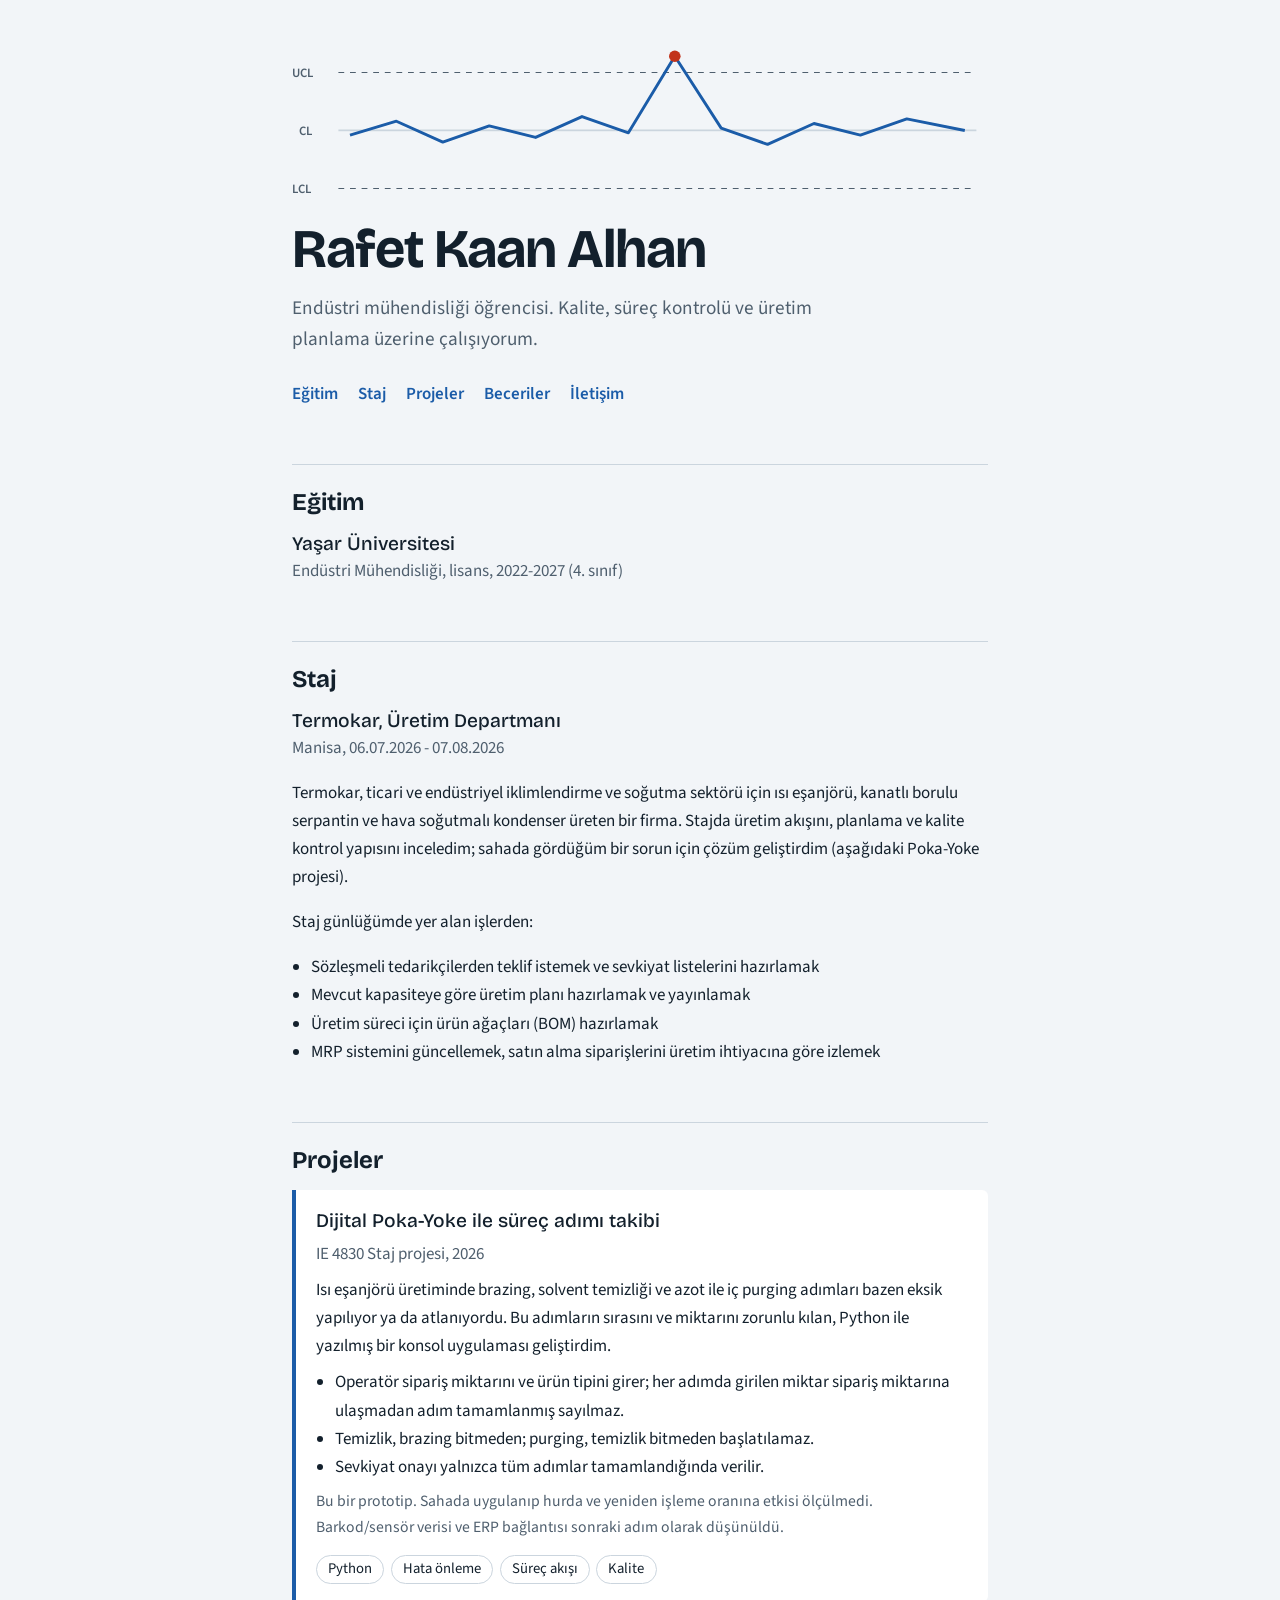
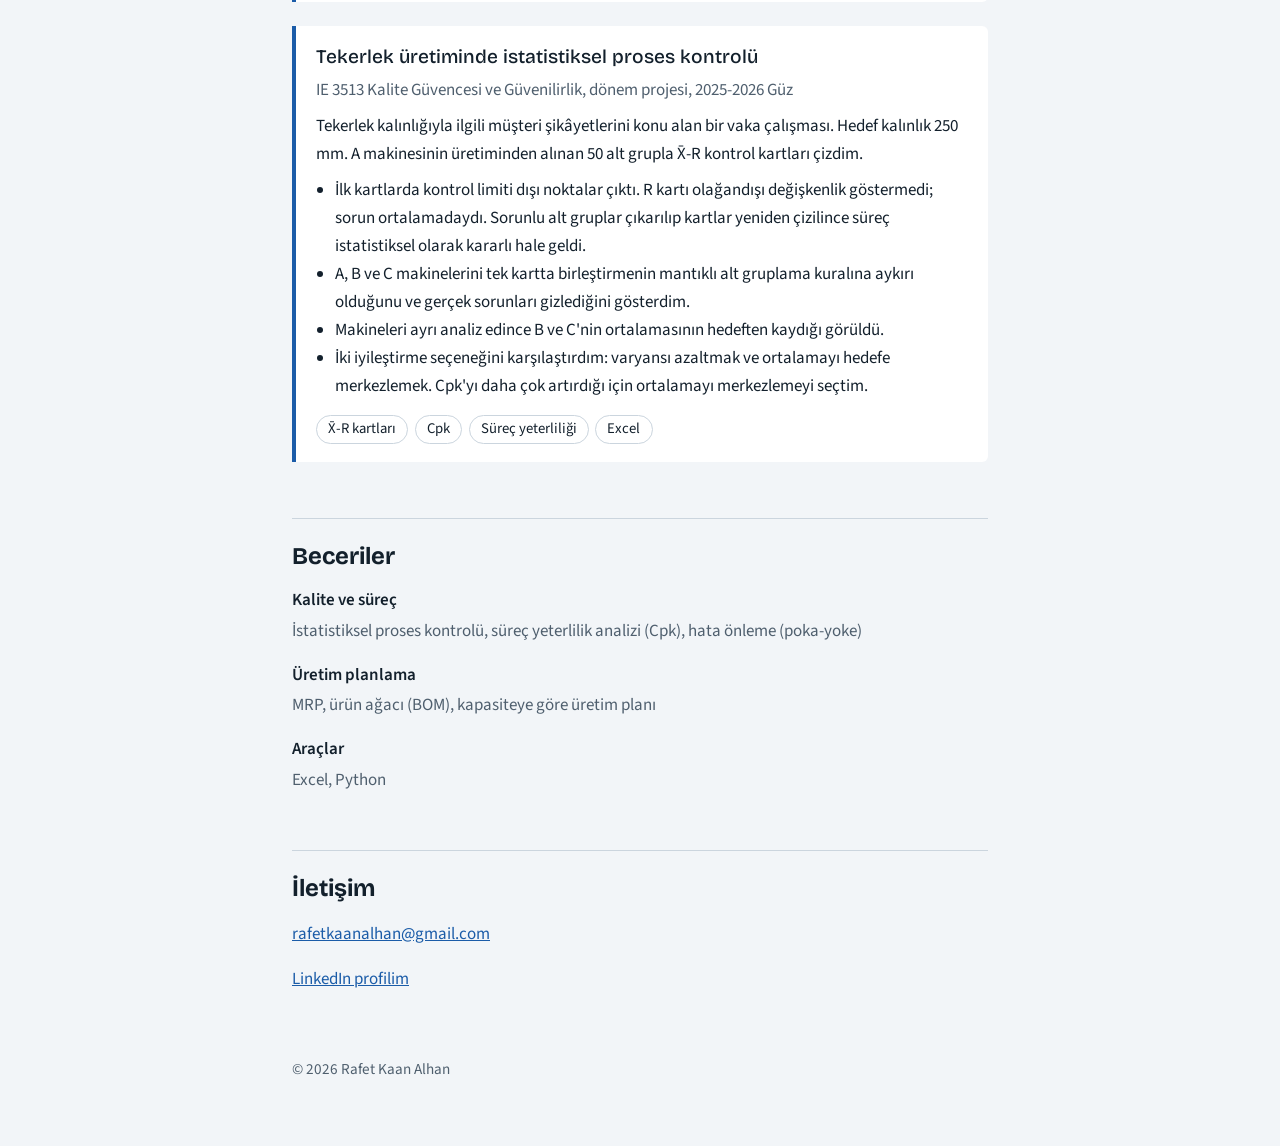
==== index.html @ 0b801a62 "Add files via upload" ====
<!DOCTYPE html>
<html lang="tr">
<head>
<meta charset="utf-8">
<meta name="viewport" content="width=device-width, initial-scale=1">
<title>Rafet Kaan Alhan | Endüstri Mühendisliği</title>
<meta name="description" content="Rafet Kaan Alhan, Yaşar Üniversitesi Endüstri Mühendisliği 4. sınıf öğrencisi. Eğitim, staj ve proje portföyü.">
<link rel="preconnect" href="https://fonts.googleapis.com">
<link rel="preconnect" href="https://fonts.gstatic.com" crossorigin>
<link href="https://fonts.googleapis.com/css2?family=Bricolage+Grotesque:wght@500;700&family=Source+Sans+3:wght@400;600&display=swap" rel="stylesheet">
<style>
:root{
  --bg:#F2F5F8; --ink:#13202C; --muted:#4F5F6E; --line:#CBD5DE; --accent:#1B5CA8; --alert:#C2331B; --panel:#FFFFFF;
  --head:"Bricolage Grotesque","Trebuchet MS",Arial,sans-serif;
  --body:"Source Sans 3","Segoe UI",Arial,sans-serif;
}
@media (prefers-color-scheme:dark){
  :root{--bg:#0F1A24; --ink:#E6EDF3; --muted:#9FB0BF; --line:#2A3B4B; --accent:#6CA9EC; --alert:#FF7A61; --panel:#16242F;}
}
*{box-sizing:border-box}
html{scroll-behavior:smooth}
body{margin:0;background:var(--bg);color:var(--ink);font:400 1.0625rem/1.65 var(--body)}
main{max-width:46rem;margin:0 auto;padding:2.5rem 1.25rem 4rem}
h1,h2,h3{font-family:var(--head);line-height:1.15;margin:0}
h1{font-size:clamp(2.2rem,7vw,3.4rem);font-weight:700;letter-spacing:-.02em}
h2{font-size:1.5rem;font-weight:700;margin-bottom:1rem}
h3{font-size:1.2rem;font-weight:500}
a{color:var(--accent)}
a:focus-visible{outline:3px solid var(--accent);outline-offset:3px;border-radius:2px}
.lead{font-size:1.2rem;color:var(--muted);margin:.75rem 0 1.5rem;max-width:34rem}
nav{display:flex;flex-wrap:wrap;gap:.25rem 1.25rem;margin:0 0 1.5rem}
nav a{text-decoration:none;font-weight:600}
nav a:hover{text-decoration:underline}
.chart{width:100%;height:auto;display:block;margin:0 0 .25rem}
.chart .lim{stroke:var(--muted);stroke-width:1;stroke-dasharray:5 5}
.chart .cl{stroke:var(--line);stroke-width:1.5}
.chart .ln{fill:none;stroke:var(--accent);stroke-width:2.5;stroke-linejoin:round;stroke-dasharray:1200;stroke-dashoffset:1200;animation:draw 2.2s ease-out .2s forwards}
.chart .out{fill:var(--alert)}
.chart text{fill:var(--muted);font:600 11px var(--body)}
@keyframes draw{to{stroke-dashoffset:0}}
@media (prefers-reduced-motion:reduce){.chart .ln{animation:none;stroke-dashoffset:0}html{scroll-behavior:auto}}
section{margin-top:3.5rem;padding-top:1.5rem;border-top:1px solid var(--line)}
.meta{color:var(--muted);margin:.15rem 0 .75rem}
.item+.item{margin-top:2rem}
.proj{background:var(--panel);border-left:4px solid var(--accent);padding:1.25rem 1.25rem 1.1rem;border-radius:0 6px 6px 0}
.proj+.proj{margin-top:1.5rem}
.proj p{margin:.5rem 0 0}
.note{font-size:.98rem;color:var(--muted)}
.tags{display:flex;flex-wrap:wrap;gap:.4rem;padding:0;margin:.9rem 0 0;list-style:none}
.tags li{border:1px solid var(--line);border-radius:999px;padding:.1rem .7rem;font-size:.92rem}
dl{margin:0}
dt{font-weight:600;margin-top:1rem}
dd{margin:.15rem 0 0;color:var(--muted)}
ul.plain{margin:.5rem 0 0;padding-left:1.2rem}
footer{margin-top:4rem;color:var(--muted);font-size:.95rem}
</style>
</head>
<body>
<main>
  <header>
    <svg class="chart" viewBox="0 0 600 150" role="img" aria-label="Dekoratif X-bar kontrol kartı: merkez çizgisi, üst ve alt kontrol limitleri ve limit dışına çıkan tek bir nokta">
      <line class="lim" x1="40" x2="590" y1="28" y2="28"/>
      <line class="cl" x1="40" x2="590" y1="78" y2="78"/>
      <line class="lim" x1="40" x2="590" y1="128" y2="128"/>
      <text x="0" y="32">UCL</text><text x="6" y="82">CL</text><text x="0" y="132">LCL</text>
      <polyline class="ln" points="50,82 90,70 130,88 170,74 210,84 250,66 290,80 330,14 370,76 410,90 450,72 490,82 530,68 580,78"/>
      <circle class="out" cx="330" cy="14" r="5"/>
    </svg>
    <h1>Rafet Kaan Alhan</h1>
    <p class="lead">Endüstri mühendisliği öğrencisi. Kalite, süreç kontrolü ve üretim planlama üzerine çalışıyorum.</p>
    <nav aria-label="Bölümler">
      <a href="#egitim">Eğitim</a>
      <a href="#deneyim">Staj</a>
      <a href="#projeler">Projeler</a>
      <a href="#beceriler">Beceriler</a>
      <a href="#iletisim">İletişim</a>
    </nav>
  </header>

  <section id="egitim">
    <h2>Eğitim</h2>
    <h3>Yaşar Üniversitesi</h3>
    <p class="meta">Endüstri Mühendisliği, lisans, 2022-2027 (4. sınıf)</p>
  </section>

  <section id="deneyim">
    <h2>Staj</h2>
    <div class="item">
      <h3>Termokar, Üretim Departmanı</h3>
      <p class="meta">Manisa, 06.07.2026 - 07.08.2026</p>
      <p>Termokar, ticari ve endüstriyel iklimlendirme ve soğutma sektörü için ısı eşanjörü, kanatlı borulu serpantin ve hava soğutmalı kondenser üreten bir firma. Stajda üretim akışını, planlama ve kalite kontrol yapısını inceledim; sahada gördüğüm bir sorun için çözüm geliştirdim (aşağıdaki Poka-Yoke projesi).</p>
      <p>Staj günlüğümde yer alan işlerden:</p>
      <ul class="plain">
        <li>Sözleşmeli tedarikçilerden teklif istemek ve sevkiyat listelerini hazırlamak</li>
        <li>Mevcut kapasiteye göre üretim planı hazırlamak ve yayınlamak</li>
        <li>Üretim süreci için ürün ağaçları (BOM) hazırlamak</li>
        <li>MRP sistemini güncellemek, satın alma siparişlerini üretim ihtiyacına göre izlemek</li>
      </ul>
    </div>
  </section>

  <section id="projeler">
    <h2>Projeler</h2>

    <article class="proj">
      <h3>Dijital Poka-Yoke ile süreç adımı takibi</h3>
      <p class="meta">IE 4830 Staj projesi, 2026</p>
      <p>Isı eşanjörü üretiminde brazing, solvent temizliği ve azot ile iç purging adımları bazen eksik yapılıyor ya da atlanıyordu. Bu adımların sırasını ve miktarını zorunlu kılan, Python ile yazılmış bir konsol uygulaması geliştirdim.</p>
      <ul class="plain">
        <li>Operatör sipariş miktarını ve ürün tipini girer; her adımda girilen miktar sipariş miktarına ulaşmadan adım tamamlanmış sayılmaz.</li>
        <li>Temizlik, brazing bitmeden; purging, temizlik bitmeden başlatılamaz.</li>
        <li>Sevkiyat onayı yalnızca tüm adımlar tamamlandığında verilir.</li>
      </ul>
      <p class="note">Bu bir prototip. Sahada uygulanıp hurda ve yeniden işleme oranına etkisi ölçülmedi. Barkod/sensör verisi ve ERP bağlantısı sonraki adım olarak düşünüldü.</p>
      <ul class="tags"><li>Python</li><li>Hata önleme</li><li>Süreç akışı</li><li>Kalite</li></ul>
    </article>

    <article class="proj">
      <h3>Tekerlek üretiminde istatistiksel proses kontrolü</h3>
      <p class="meta">IE 3513 Kalite Güvencesi ve Güvenilirlik, dönem projesi, 2025-2026 Güz</p>
      <p>Tekerlek kalınlığıyla ilgili müşteri şikâyetlerini konu alan bir vaka çalışması. Hedef kalınlık 250 mm. A makinesinin üretiminden alınan 50 alt grupla X̄-R kontrol kartları çizdim.</p>
      <ul class="plain">
        <li>İlk kartlarda kontrol limiti dışı noktalar çıktı. R kartı olağandışı değişkenlik göstermedi; sorun ortalamadaydı. Sorunlu alt gruplar çıkarılıp kartlar yeniden çizilince süreç istatistiksel olarak kararlı hale geldi.</li>
        <li>A, B ve C makinelerini tek kartta birleştirmenin mantıklı alt gruplama kuralına aykırı olduğunu ve gerçek sorunları gizlediğini gösterdim.</li>
        <li>Makineleri ayrı analiz edince B ve C'nin ortalamasının hedeften kaydığı görüldü.</li>
        <li>İki iyileştirme seçeneğini karşılaştırdım: varyansı azaltmak ve ortalamayı hedefe merkezlemek. Cpk'yı daha çok artırdığı için ortalamayı merkezlemeyi seçtim.</li>
      </ul>
      <ul class="tags"><li>X̄-R kartları</li><li>Cpk</li><li>Süreç yeterliliği</li><li>Excel</li></ul>
    </article>
    <!-- Görsel eklemek için: images klasörüne dosyayı yükleyip şu satırı kullan:
         <img src="images/dosya.png" alt="Açıklama" style="max-width:100%;height:auto">
         Video için YouTube'a yükleyip paylaş > Göm (embed) kodunu buraya yapıştır. -->
  </section>

  <section id="beceriler">
    <h2>Beceriler</h2>
    <dl>
      <dt>Kalite ve süreç</dt>
      <dd>İstatistiksel proses kontrolü, süreç yeterlilik analizi (Cpk), hata önleme (poka-yoke)</dd>
      <dt>Üretim planlama</dt>
      <dd>MRP, ürün ağacı (BOM), kapasiteye göre üretim planı</dd>
      <dt>Araçlar</dt>
      <dd>Excel, Python</dd>
    </dl>
  </section>

  <section id="iletisim">
    <h2>İletişim</h2>
    <p><a href="mailto:rafetkaanalhan@gmail.com">rafetkaanalhan@gmail.com</a></p>
    <p><a href="https://www.linkedin.com/in/rafet-kaan-alhan-a48293212/" rel="noopener" target="_blank">LinkedIn profilim</a></p>
  </section>

  <footer>© 2026 Rafet Kaan Alhan</footer>
</main>
</body>
</html>
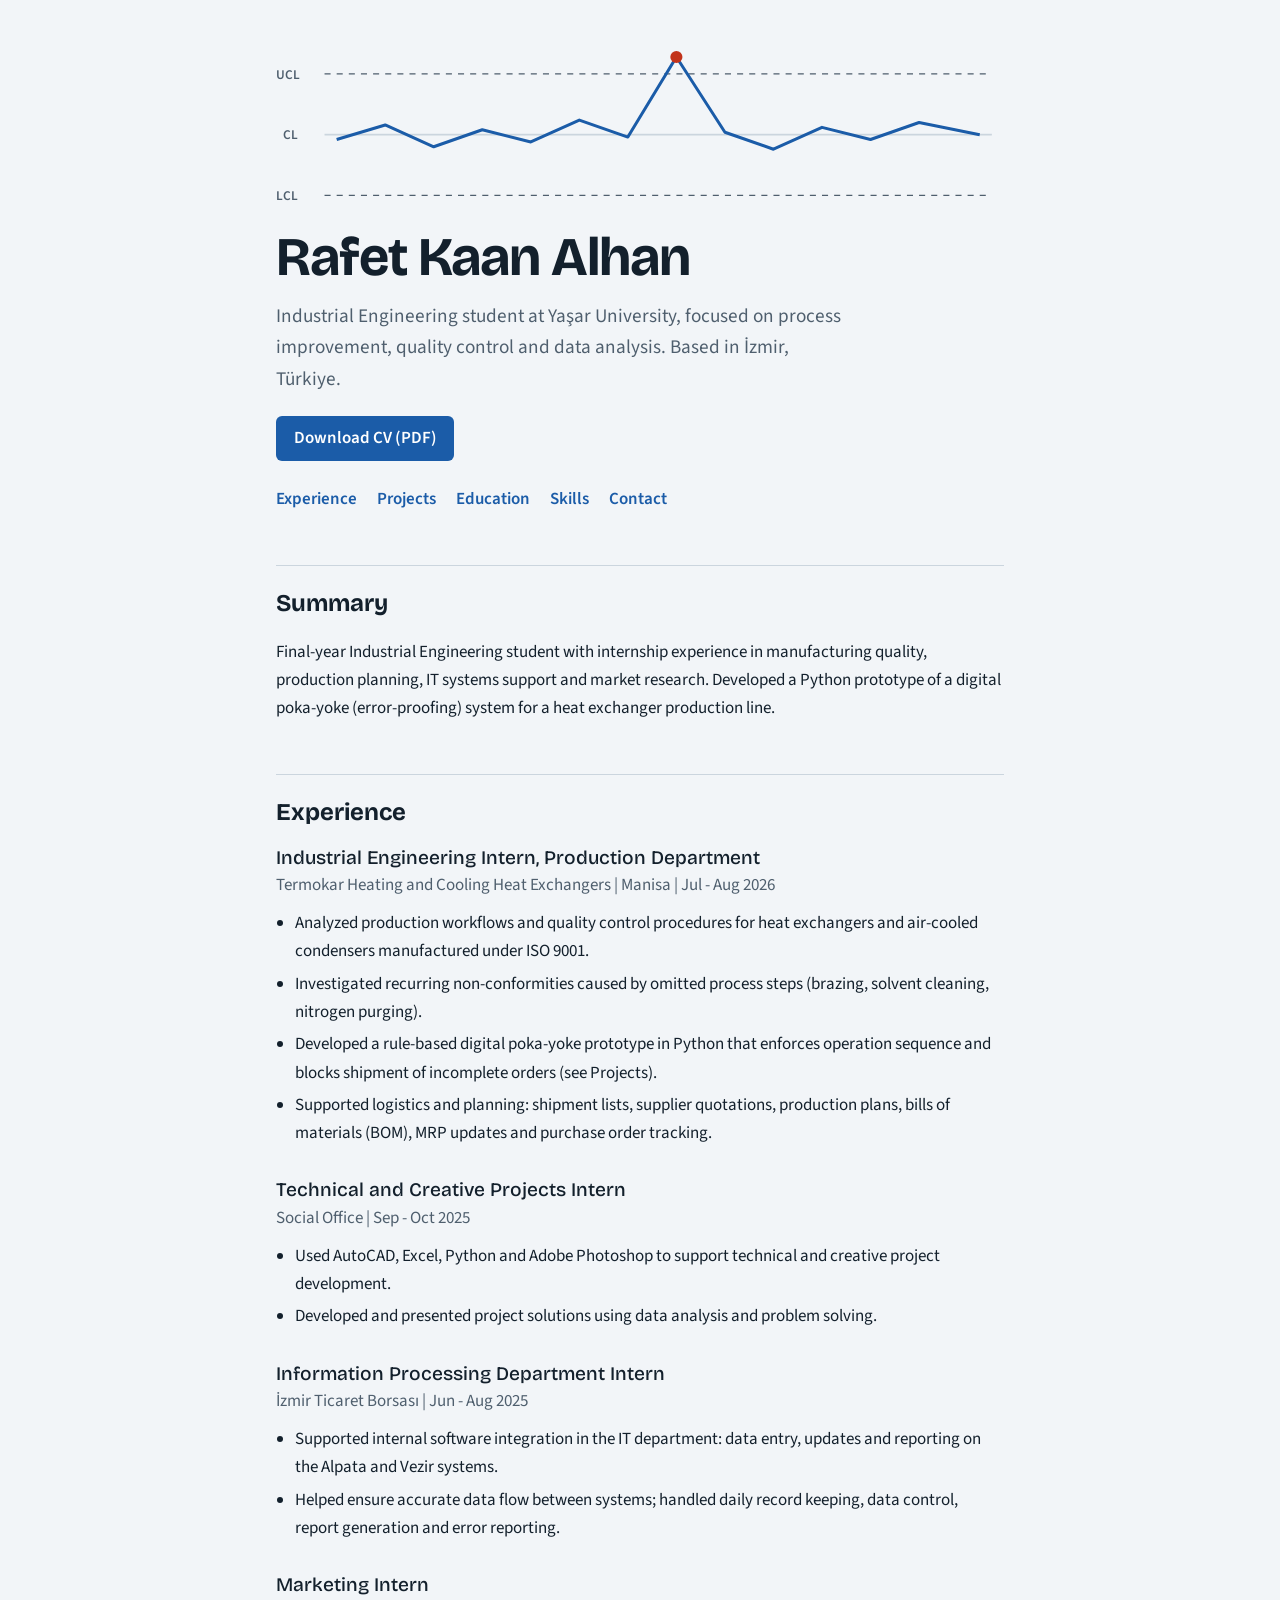
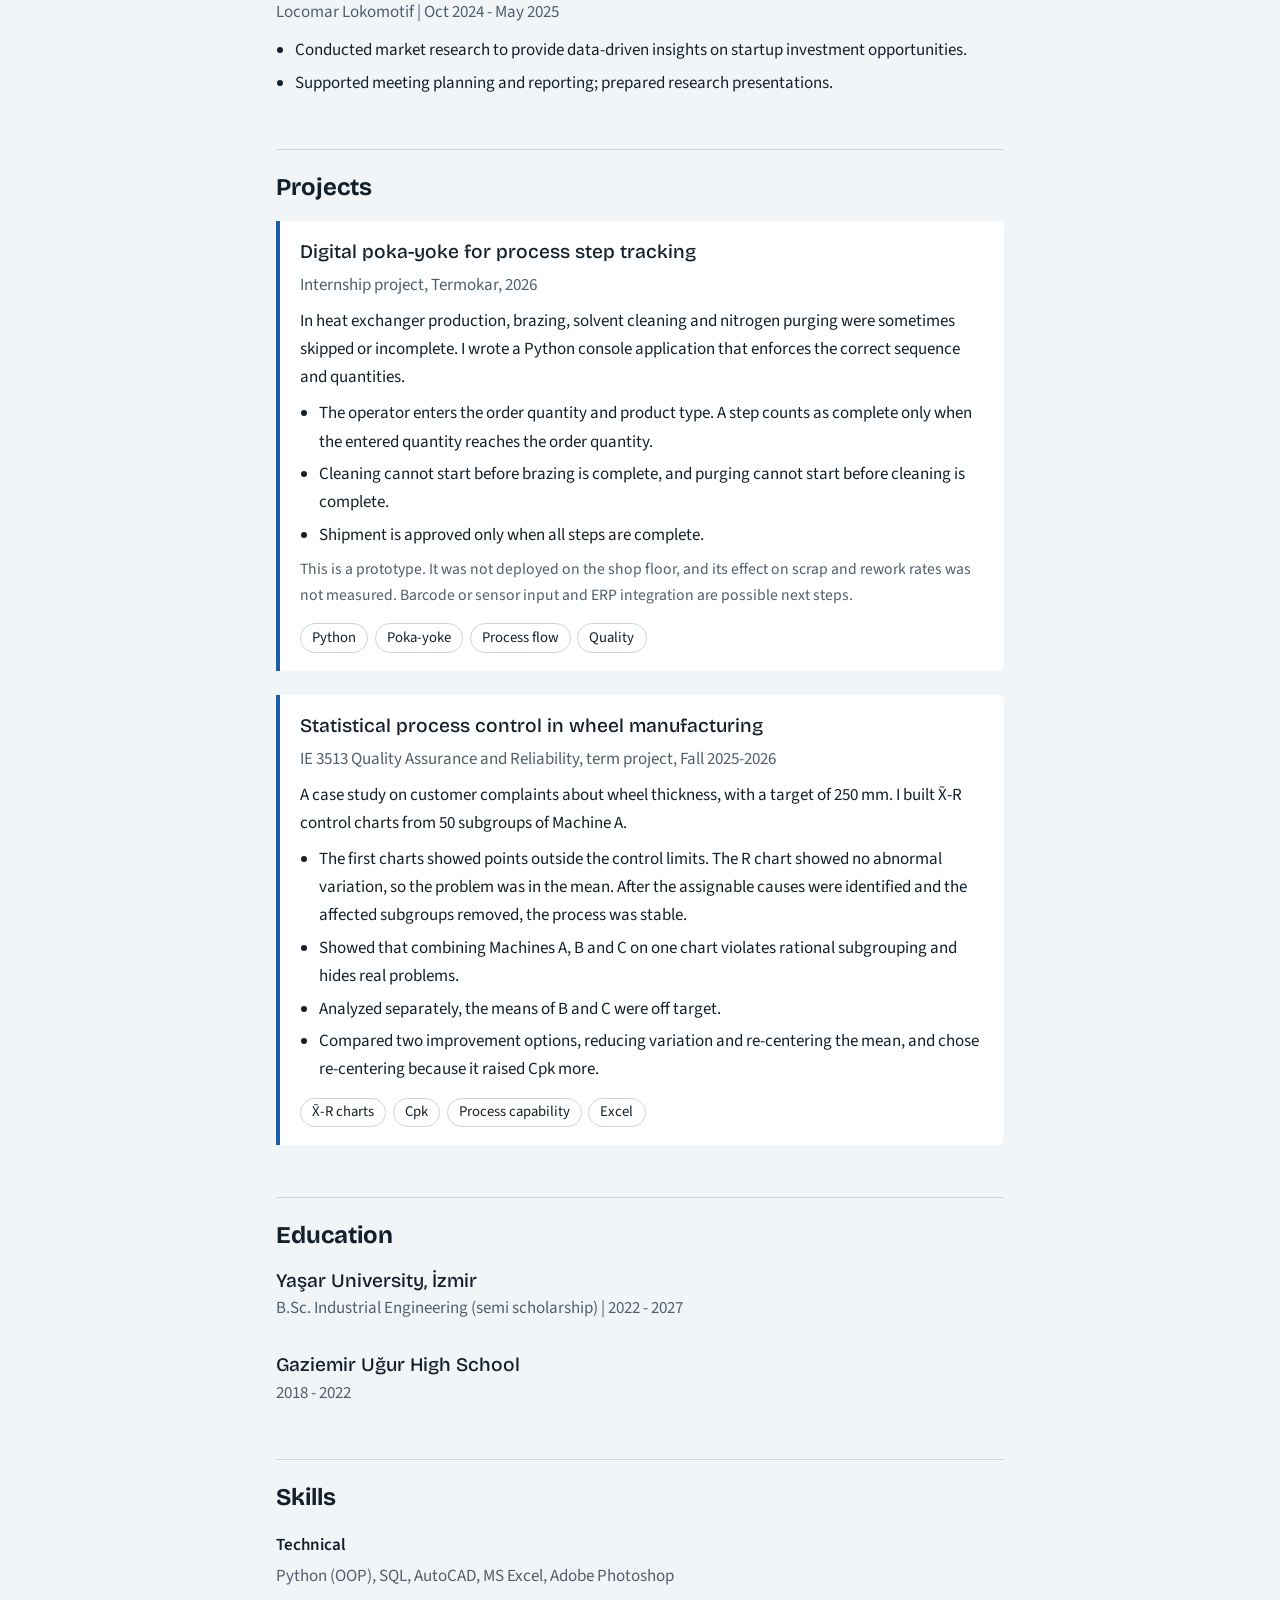
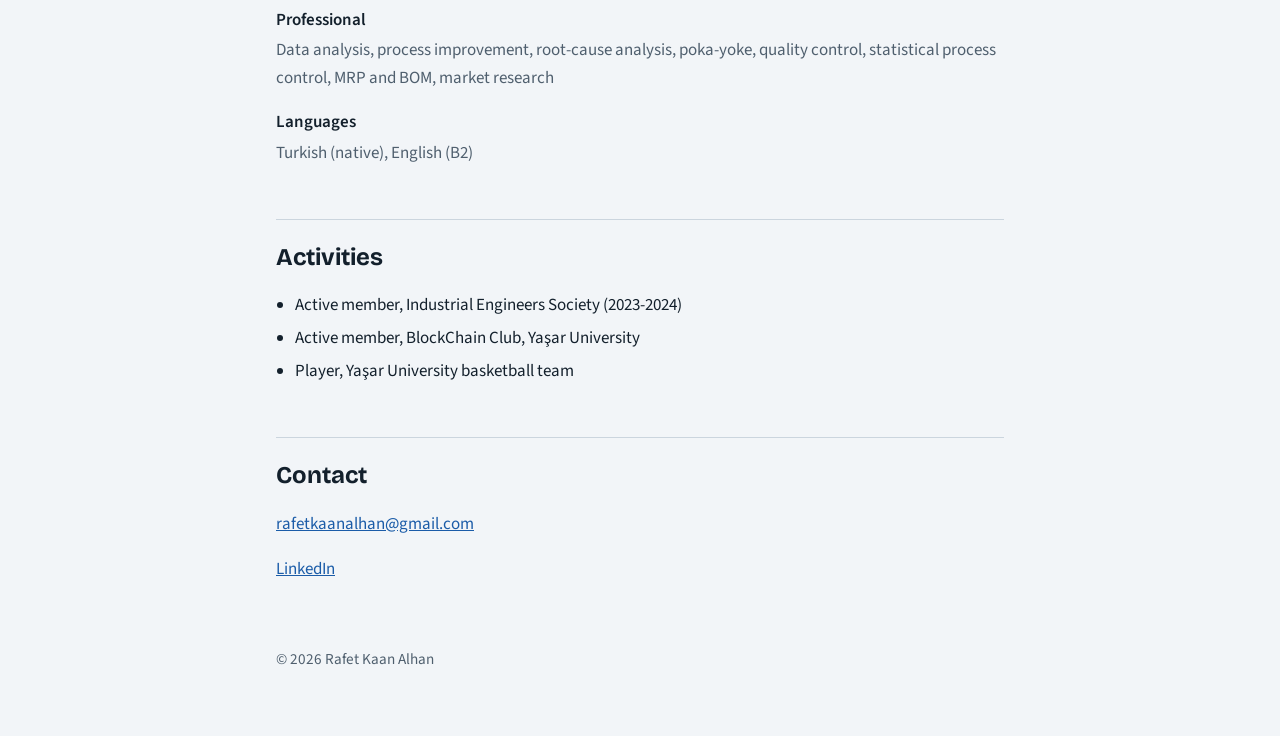
==== commit 019cbcaf: "Add files via upload" ====
--- a/index.html
+++ b/index.html
@@ -1,34 +1,36 @@
 <!DOCTYPE html>
-<html lang="tr">
+<html lang="en">
 <head>
 <meta charset="utf-8">
 <meta name="viewport" content="width=device-width, initial-scale=1">
-<title>Rafet Kaan Alhan | Endüstri Mühendisliği</title>
-<meta name="description" content="Rafet Kaan Alhan, Yaşar Üniversitesi Endüstri Mühendisliği 4. sınıf öğrencisi. Eğitim, staj ve proje portföyü.">
+<title>Rafet Kaan Alhan | Industrial Engineering</title>
+<meta name="description" content="Rafet Kaan Alhan, Industrial Engineering student at Yaşar University. Experience, projects and CV.">
 <link rel="preconnect" href="https://fonts.googleapis.com">
 <link rel="preconnect" href="https://fonts.gstatic.com" crossorigin>
 <link href="https://fonts.googleapis.com/css2?family=Bricolage+Grotesque:wght@500;700&family=Source+Sans+3:wght@400;600&display=swap" rel="stylesheet">
 <style>
 :root{
-  --bg:#F2F5F8; --ink:#13202C; --muted:#4F5F6E; --line:#CBD5DE; --accent:#1B5CA8; --alert:#C2331B; --panel:#FFFFFF;
+  --bg:#F2F5F8; --ink:#13202C; --muted:#4F5F6E; --line:#CBD5DE; --accent:#1B5CA8; --alert:#C2331B; --panel:#FFFFFF; --onaccent:#FFFFFF;
   --head:"Bricolage Grotesque","Trebuchet MS",Arial,sans-serif;
   --body:"Source Sans 3","Segoe UI",Arial,sans-serif;
 }
 @media (prefers-color-scheme:dark){
-  :root{--bg:#0F1A24; --ink:#E6EDF3; --muted:#9FB0BF; --line:#2A3B4B; --accent:#6CA9EC; --alert:#FF7A61; --panel:#16242F;}
+  :root{--bg:#0F1A24; --ink:#E6EDF3; --muted:#9FB0BF; --line:#2A3B4B; --accent:#6CA9EC; --alert:#FF7A61; --panel:#16242F; --onaccent:#0F1A24;}
 }
 *{box-sizing:border-box}
 html{scroll-behavior:smooth}
 body{margin:0;background:var(--bg);color:var(--ink);font:400 1.0625rem/1.65 var(--body)}
-main{max-width:46rem;margin:0 auto;padding:2.5rem 1.25rem 4rem}
+main{max-width:48rem;margin:0 auto;padding:2.5rem 1.25rem 4rem}
 h1,h2,h3{font-family:var(--head);line-height:1.15;margin:0}
 h1{font-size:clamp(2.2rem,7vw,3.4rem);font-weight:700;letter-spacing:-.02em}
-h2{font-size:1.5rem;font-weight:700;margin-bottom:1rem}
+h2{font-size:1.5rem;font-weight:700;margin-bottom:1.25rem}
 h3{font-size:1.2rem;font-weight:500}
 a{color:var(--accent)}
 a:focus-visible{outline:3px solid var(--accent);outline-offset:3px;border-radius:2px}
-.lead{font-size:1.2rem;color:var(--muted);margin:.75rem 0 1.5rem;max-width:34rem}
-nav{display:flex;flex-wrap:wrap;gap:.25rem 1.25rem;margin:0 0 1.5rem}
+.lead{font-size:1.2rem;color:var(--muted);margin:.75rem 0 1.25rem;max-width:36rem}
+.btn{display:inline-block;background:var(--accent);color:var(--onaccent);text-decoration:none;font-weight:600;padding:.55rem 1.1rem;border-radius:6px}
+.btn:hover{filter:brightness(1.08)}
+nav{display:flex;flex-wrap:wrap;gap:.25rem 1.25rem;margin:1.5rem 0 0}
 nav a{text-decoration:none;font-weight:600}
 nav a:hover{text-decoration:underline}
 .chart{width:100%;height:auto;display:block;margin:0 0 .25rem}
@@ -39,9 +41,11 @@
 .chart text{fill:var(--muted);font:600 11px var(--body)}
 @keyframes draw{to{stroke-dashoffset:0}}
 @media (prefers-reduced-motion:reduce){.chart .ln{animation:none;stroke-dashoffset:0}html{scroll-behavior:auto}}
-section{margin-top:3.5rem;padding-top:1.5rem;border-top:1px solid var(--line)}
-.meta{color:var(--muted);margin:.15rem 0 .75rem}
+section{margin-top:3.25rem;padding-top:1.5rem;border-top:1px solid var(--line)}
+.meta{color:var(--muted);margin:.15rem 0 .6rem}
 .item+.item{margin-top:2rem}
+ul.plain{margin:.5rem 0 0;padding-left:1.2rem}
+ul.plain li+li{margin-top:.3rem}
 .proj{background:var(--panel);border-left:4px solid var(--accent);padding:1.25rem 1.25rem 1.1rem;border-radius:0 6px 6px 0}
 .proj+.proj{margin-top:1.5rem}
 .proj p{margin:.5rem 0 0}
@@ -50,15 +54,15 @@
 .tags li{border:1px solid var(--line);border-radius:999px;padding:.1rem .7rem;font-size:.92rem}
 dl{margin:0}
 dt{font-weight:600;margin-top:1rem}
+dt:first-child{margin-top:0}
 dd{margin:.15rem 0 0;color:var(--muted)}
-ul.plain{margin:.5rem 0 0;padding-left:1.2rem}
 footer{margin-top:4rem;color:var(--muted);font-size:.95rem}
 </style>
 </head>
 <body>
 <main>
   <header>
-    <svg class="chart" viewBox="0 0 600 150" role="img" aria-label="Dekoratif X-bar kontrol kartı: merkez çizgisi, üst ve alt kontrol limitleri ve limit dışına çıkan tek bir nokta">
+    <svg class="chart" viewBox="0 0 600 150" role="img" aria-label="Decorative X-bar control chart: center line, upper and lower control limits, and one point outside the limits">
       <line class="lim" x1="40" x2="590" y1="28" y2="28"/>
       <line class="cl" x1="40" x2="590" y1="78" y2="78"/>
       <line class="lim" x1="40" x2="590" y1="128" y2="128"/>
@@ -67,87 +71,134 @@
       <circle class="out" cx="330" cy="14" r="5"/>
     </svg>
     <h1>Rafet Kaan Alhan</h1>
-    <p class="lead">Endüstri mühendisliği öğrencisi. Kalite, süreç kontrolü ve üretim planlama üzerine çalışıyorum.</p>
-    <nav aria-label="Bölümler">
-      <a href="#egitim">Eğitim</a>
-      <a href="#deneyim">Staj</a>
-      <a href="#projeler">Projeler</a>
-      <a href="#beceriler">Beceriler</a>
-      <a href="#iletisim">İletişim</a>
+    <p class="lead">Industrial Engineering student at Yaşar University, focused on process improvement, quality control and data analysis. Based in İzmir, Türkiye.</p>
+    <a class="btn" href="Rafet_Kaan_Alhan_CV.pdf" download>Download CV (PDF)</a>
+    <nav aria-label="Sections">
+      <a href="#experience">Experience</a>
+      <a href="#projects">Projects</a>
+      <a href="#education">Education</a>
+      <a href="#skills">Skills</a>
+      <a href="#contact">Contact</a>
     </nav>
   </header>
 
-  <section id="egitim">
-    <h2>Eğitim</h2>
-    <h3>Yaşar Üniversitesi</h3>
-    <p class="meta">Endüstri Mühendisliği, lisans, 2022-2027 (4. sınıf)</p>
-  </section>
-
-  <section id="deneyim">
-    <h2>Staj</h2>
-    <div class="item">
-      <h3>Termokar, Üretim Departmanı</h3>
-      <p class="meta">Manisa, 06.07.2026 - 07.08.2026</p>
-      <p>Termokar, ticari ve endüstriyel iklimlendirme ve soğutma sektörü için ısı eşanjörü, kanatlı borulu serpantin ve hava soğutmalı kondenser üreten bir firma. Stajda üretim akışını, planlama ve kalite kontrol yapısını inceledim; sahada gördüğüm bir sorun için çözüm geliştirdim (aşağıdaki Poka-Yoke projesi).</p>
-      <p>Staj günlüğümde yer alan işlerden:</p>
-      <ul class="plain">
-        <li>Sözleşmeli tedarikçilerden teklif istemek ve sevkiyat listelerini hazırlamak</li>
-        <li>Mevcut kapasiteye göre üretim planı hazırlamak ve yayınlamak</li>
-        <li>Üretim süreci için ürün ağaçları (BOM) hazırlamak</li>
-        <li>MRP sistemini güncellemek, satın alma siparişlerini üretim ihtiyacına göre izlemek</li>
-      </ul>
-    </div>
-  </section>
-
-  <section id="projeler">
-    <h2>Projeler</h2>
+  <section id="summary">
+    <h2>Summary</h2>
+    <p>Final-year Industrial Engineering student with internship experience in manufacturing quality, production planning, IT systems support and market research. Developed a Python prototype of a digital poka-yoke (error-proofing) system for a heat exchanger production line.</p>
+  </section>
+
+  <section id="experience">
+    <h2>Experience</h2>
+
+    <div class="item">
+      <h3>Industrial Engineering Intern, Production Department</h3>
+      <p class="meta">Termokar Heating and Cooling Heat Exchangers | Manisa | Jul - Aug 2026</p>
+      <ul class="plain">
+        <li>Analyzed production workflows and quality control procedures for heat exchangers and air-cooled condensers manufactured under ISO 9001.</li>
+        <li>Investigated recurring non-conformities caused by omitted process steps (brazing, solvent cleaning, nitrogen purging).</li>
+        <li>Developed a rule-based digital poka-yoke prototype in Python that enforces operation sequence and blocks shipment of incomplete orders (see Projects).</li>
+        <li>Supported logistics and planning: shipment lists, supplier quotations, production plans, bills of materials (BOM), MRP updates and purchase order tracking.</li>
+      </ul>
+    </div>
+
+    <div class="item">
+      <h3>Technical and Creative Projects Intern</h3>
+      <p class="meta">Social Office | Sep - Oct 2025</p>
+      <ul class="plain">
+        <li>Used AutoCAD, Excel, Python and Adobe Photoshop to support technical and creative project development.</li>
+        <li>Developed and presented project solutions using data analysis and problem solving.</li>
+      </ul>
+    </div>
+
+    <div class="item">
+      <h3>Information Processing Department Intern</h3>
+      <p class="meta">İzmir Ticaret Borsası | Jun - Aug 2025</p>
+      <ul class="plain">
+        <li>Supported internal software integration in the IT department: data entry, updates and reporting on the Alpata and Vezir systems.</li>
+        <li>Helped ensure accurate data flow between systems; handled daily record keeping, data control, report generation and error reporting.</li>
+      </ul>
+    </div>
+
+    <div class="item">
+      <h3>Marketing Intern</h3>
+      <p class="meta">Locomar Lokomotif | Oct 2024 - May 2025</p>
+      <ul class="plain">
+        <li>Conducted market research to provide data-driven insights on startup investment opportunities.</li>
+        <li>Supported meeting planning and reporting; prepared research presentations.</li>
+      </ul>
+    </div>
+  </section>
+
+  <section id="projects">
+    <h2>Projects</h2>
 
     <article class="proj">
-      <h3>Dijital Poka-Yoke ile süreç adımı takibi</h3>
-      <p class="meta">IE 4830 Staj projesi, 2026</p>
-      <p>Isı eşanjörü üretiminde brazing, solvent temizliği ve azot ile iç purging adımları bazen eksik yapılıyor ya da atlanıyordu. Bu adımların sırasını ve miktarını zorunlu kılan, Python ile yazılmış bir konsol uygulaması geliştirdim.</p>
-      <ul class="plain">
-        <li>Operatör sipariş miktarını ve ürün tipini girer; her adımda girilen miktar sipariş miktarına ulaşmadan adım tamamlanmış sayılmaz.</li>
-        <li>Temizlik, brazing bitmeden; purging, temizlik bitmeden başlatılamaz.</li>
-        <li>Sevkiyat onayı yalnızca tüm adımlar tamamlandığında verilir.</li>
-      </ul>
-      <p class="note">Bu bir prototip. Sahada uygulanıp hurda ve yeniden işleme oranına etkisi ölçülmedi. Barkod/sensör verisi ve ERP bağlantısı sonraki adım olarak düşünüldü.</p>
-      <ul class="tags"><li>Python</li><li>Hata önleme</li><li>Süreç akışı</li><li>Kalite</li></ul>
+      <h3>Digital poka-yoke for process step tracking</h3>
+      <p class="meta">Internship project, Termokar, 2026</p>
+      <p>In heat exchanger production, brazing, solvent cleaning and nitrogen purging were sometimes skipped or incomplete. I wrote a Python console application that enforces the correct sequence and quantities.</p>
+      <ul class="plain">
+        <li>The operator enters the order quantity and product type. A step counts as complete only when the entered quantity reaches the order quantity.</li>
+        <li>Cleaning cannot start before brazing is complete, and purging cannot start before cleaning is complete.</li>
+        <li>Shipment is approved only when all steps are complete.</li>
+      </ul>
+      <p class="note">This is a prototype. It was not deployed on the shop floor, and its effect on scrap and rework rates was not measured. Barcode or sensor input and ERP integration are possible next steps.</p>
+      <ul class="tags"><li>Python</li><li>Poka-yoke</li><li>Process flow</li><li>Quality</li></ul>
     </article>
 
     <article class="proj">
-      <h3>Tekerlek üretiminde istatistiksel proses kontrolü</h3>
-      <p class="meta">IE 3513 Kalite Güvencesi ve Güvenilirlik, dönem projesi, 2025-2026 Güz</p>
-      <p>Tekerlek kalınlığıyla ilgili müşteri şikâyetlerini konu alan bir vaka çalışması. Hedef kalınlık 250 mm. A makinesinin üretiminden alınan 50 alt grupla X̄-R kontrol kartları çizdim.</p>
-      <ul class="plain">
-        <li>İlk kartlarda kontrol limiti dışı noktalar çıktı. R kartı olağandışı değişkenlik göstermedi; sorun ortalamadaydı. Sorunlu alt gruplar çıkarılıp kartlar yeniden çizilince süreç istatistiksel olarak kararlı hale geldi.</li>
-        <li>A, B ve C makinelerini tek kartta birleştirmenin mantıklı alt gruplama kuralına aykırı olduğunu ve gerçek sorunları gizlediğini gösterdim.</li>
-        <li>Makineleri ayrı analiz edince B ve C'nin ortalamasının hedeften kaydığı görüldü.</li>
-        <li>İki iyileştirme seçeneğini karşılaştırdım: varyansı azaltmak ve ortalamayı hedefe merkezlemek. Cpk'yı daha çok artırdığı için ortalamayı merkezlemeyi seçtim.</li>
-      </ul>
-      <ul class="tags"><li>X̄-R kartları</li><li>Cpk</li><li>Süreç yeterliliği</li><li>Excel</li></ul>
+      <h3>Statistical process control in wheel manufacturing</h3>
+      <p class="meta">IE 3513 Quality Assurance and Reliability, term project, Fall 2025-2026</p>
+      <p>A case study on customer complaints about wheel thickness, with a target of 250 mm. I built X̄-R control charts from 50 subgroups of Machine A.</p>
+      <ul class="plain">
+        <li>The first charts showed points outside the control limits. The R chart showed no abnormal variation, so the problem was in the mean. After the assignable causes were identified and the affected subgroups removed, the process was stable.</li>
+        <li>Showed that combining Machines A, B and C on one chart violates rational subgrouping and hides real problems.</li>
+        <li>Analyzed separately, the means of B and C were off target.</li>
+        <li>Compared two improvement options, reducing variation and re-centering the mean, and chose re-centering because it raised Cpk more.</li>
+      </ul>
+      <ul class="tags"><li>X̄-R charts</li><li>Cpk</li><li>Process capability</li><li>Excel</li></ul>
     </article>
-    <!-- Görsel eklemek için: images klasörüne dosyayı yükleyip şu satırı kullan:
-         <img src="images/dosya.png" alt="Açıklama" style="max-width:100%;height:auto">
-         Video için YouTube'a yükleyip paylaş > Göm (embed) kodunu buraya yapıştır. -->
-  </section>
-
-  <section id="beceriler">
-    <h2>Beceriler</h2>
+    <!-- To add an image: upload it to an "images" folder in the repo, then add:
+         <img src="images/file.png" alt="Description" style="max-width:100%;height:auto">
+         For video: upload to YouTube, choose Share > Embed, paste the embed code here. -->
+  </section>
+
+  <section id="education">
+    <h2>Education</h2>
+    <div class="item">
+      <h3>Yaşar University, İzmir</h3>
+      <p class="meta">B.Sc. Industrial Engineering (semi scholarship) | 2022 - 2027</p>
+    </div>
+    <div class="item">
+      <h3>Gaziemir Uğur High School</h3>
+      <p class="meta">2018 - 2022</p>
+    </div>
+  </section>
+
+  <section id="skills">
+    <h2>Skills</h2>
     <dl>
-      <dt>Kalite ve süreç</dt>
-      <dd>İstatistiksel proses kontrolü, süreç yeterlilik analizi (Cpk), hata önleme (poka-yoke)</dd>
-      <dt>Üretim planlama</dt>
-      <dd>MRP, ürün ağacı (BOM), kapasiteye göre üretim planı</dd>
-      <dt>Araçlar</dt>
-      <dd>Excel, Python</dd>
+      <dt>Technical</dt>
+      <dd>Python (OOP), SQL, AutoCAD, MS Excel, Adobe Photoshop</dd>
+      <dt>Professional</dt>
+      <dd>Data analysis, process improvement, root-cause analysis, poka-yoke, quality control, statistical process control, MRP and BOM, market research</dd>
+      <dt>Languages</dt>
+      <dd>Turkish (native), English (B2)</dd>
     </dl>
   </section>
 
-  <section id="iletisim">
-    <h2>İletişim</h2>
+  <section id="activities">
+    <h2>Activities</h2>
+    <ul class="plain">
+      <li>Active member, Industrial Engineers Society (2023-2024)</li>
+      <li>Active member, BlockChain Club, Yaşar University</li>
+      <li>Player, Yaşar University basketball team</li>
+    </ul>
+  </section>
+
+  <section id="contact">
+    <h2>Contact</h2>
     <p><a href="mailto:rafetkaanalhan@gmail.com">rafetkaanalhan@gmail.com</a></p>
-    <p><a href="https://www.linkedin.com/in/rafet-kaan-alhan-a48293212/" rel="noopener" target="_blank">LinkedIn profilim</a></p>
+    <p><a href="https://www.linkedin.com/in/rafet-kaan-alhan-a48293212/" rel="noopener" target="_blank">LinkedIn</a></p>
   </section>
 
   <footer>© 2026 Rafet Kaan Alhan</footer>
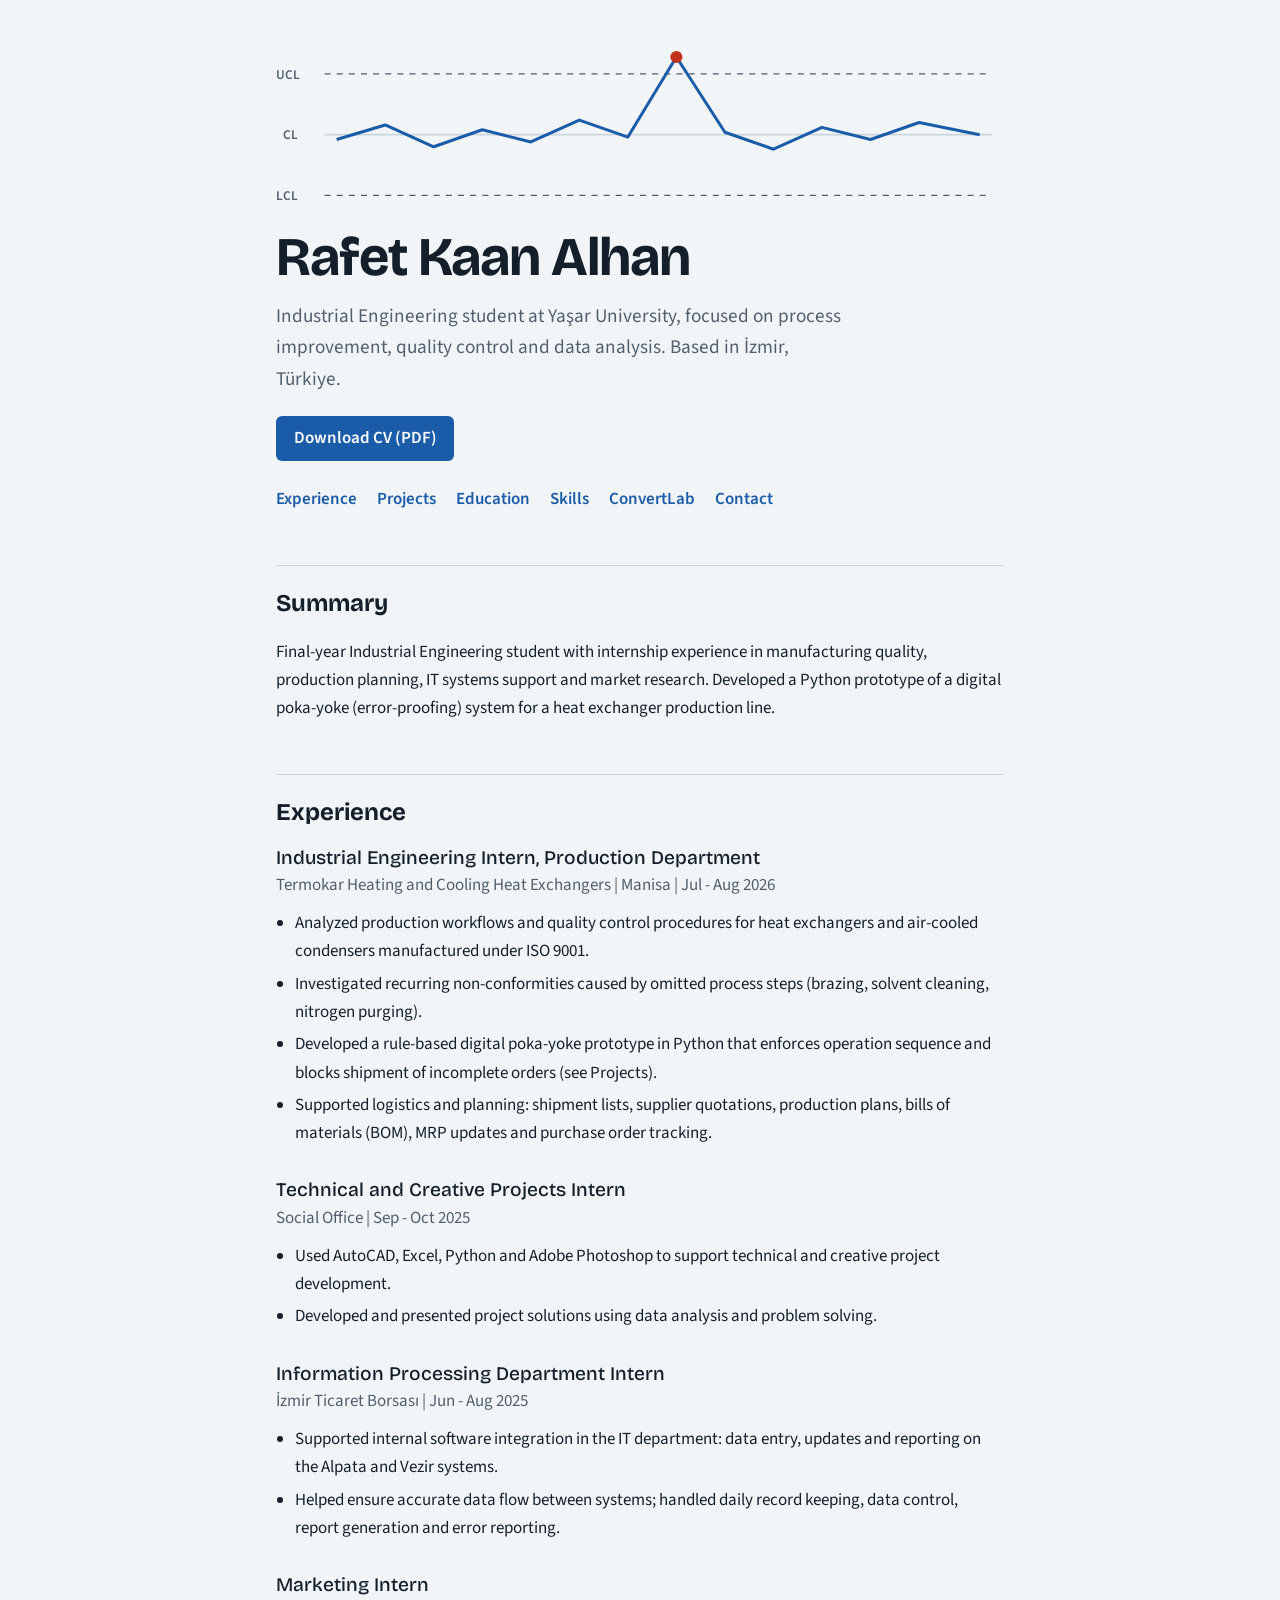
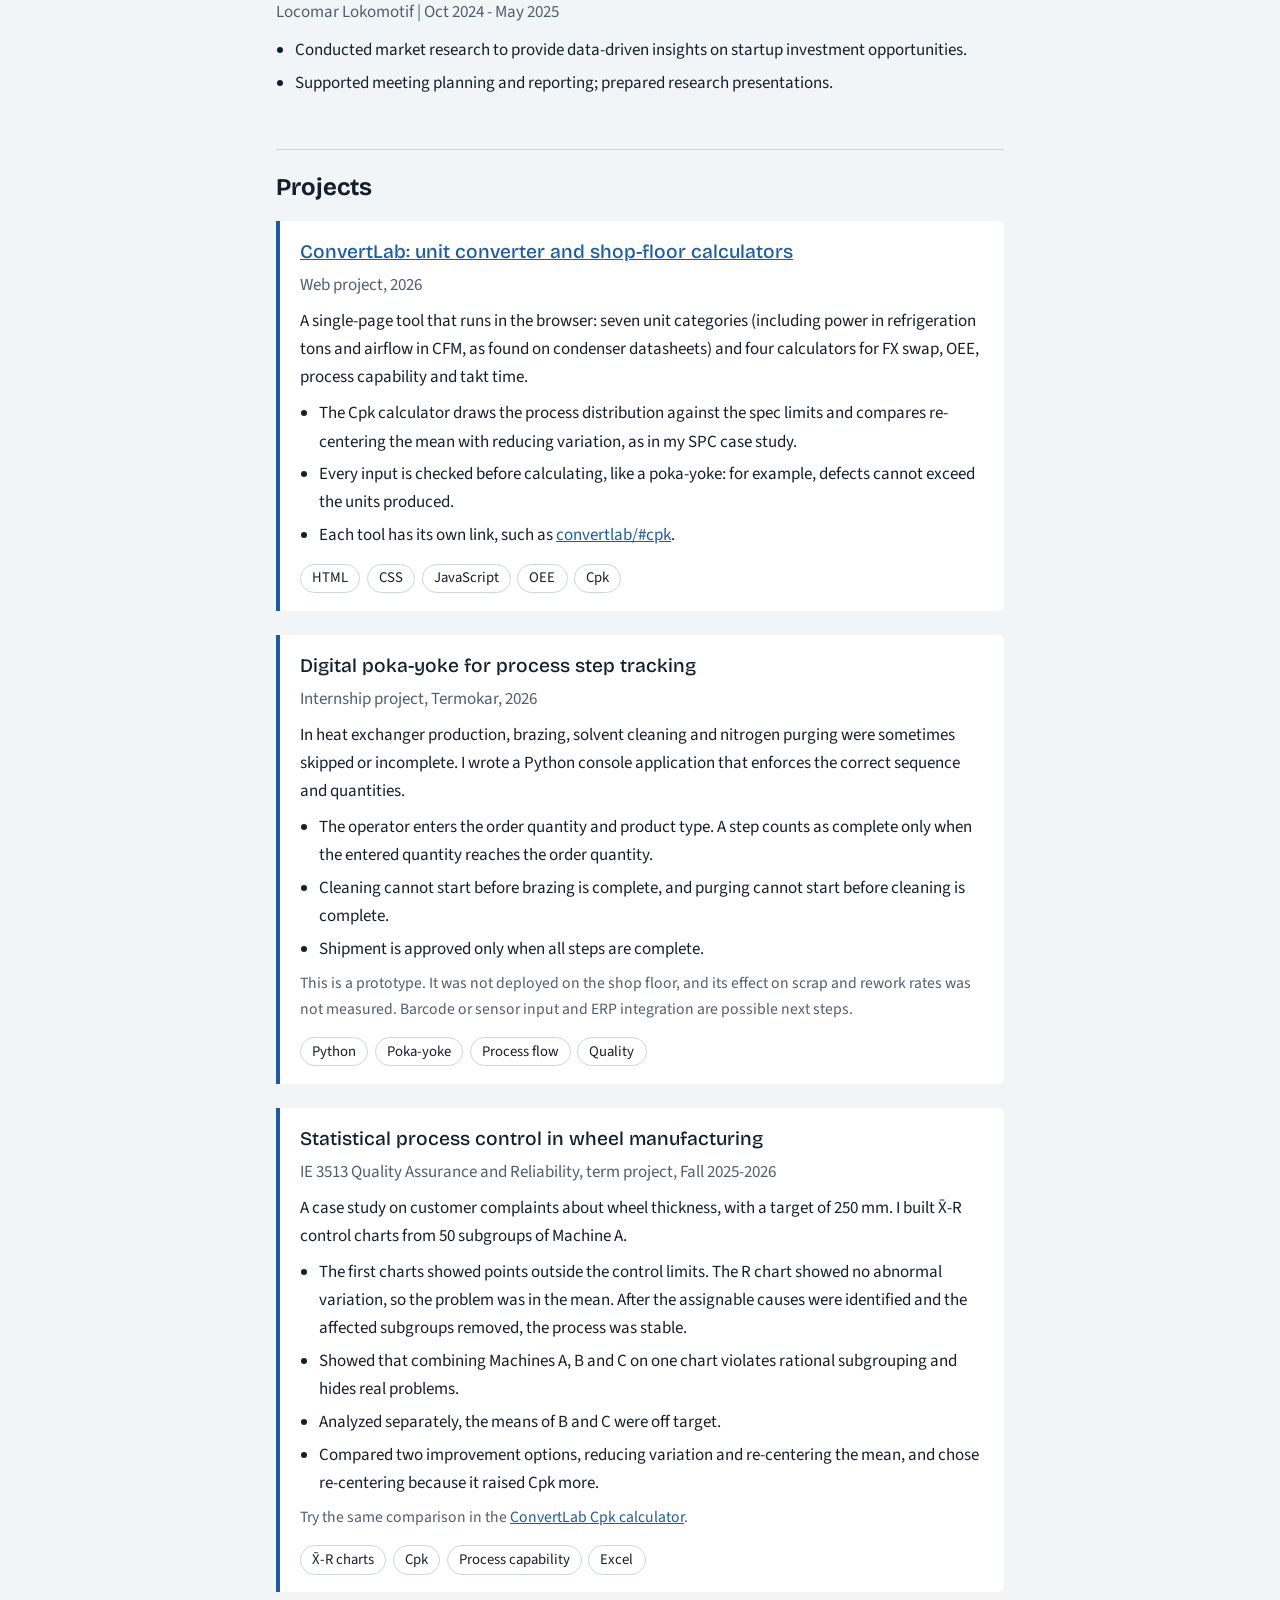
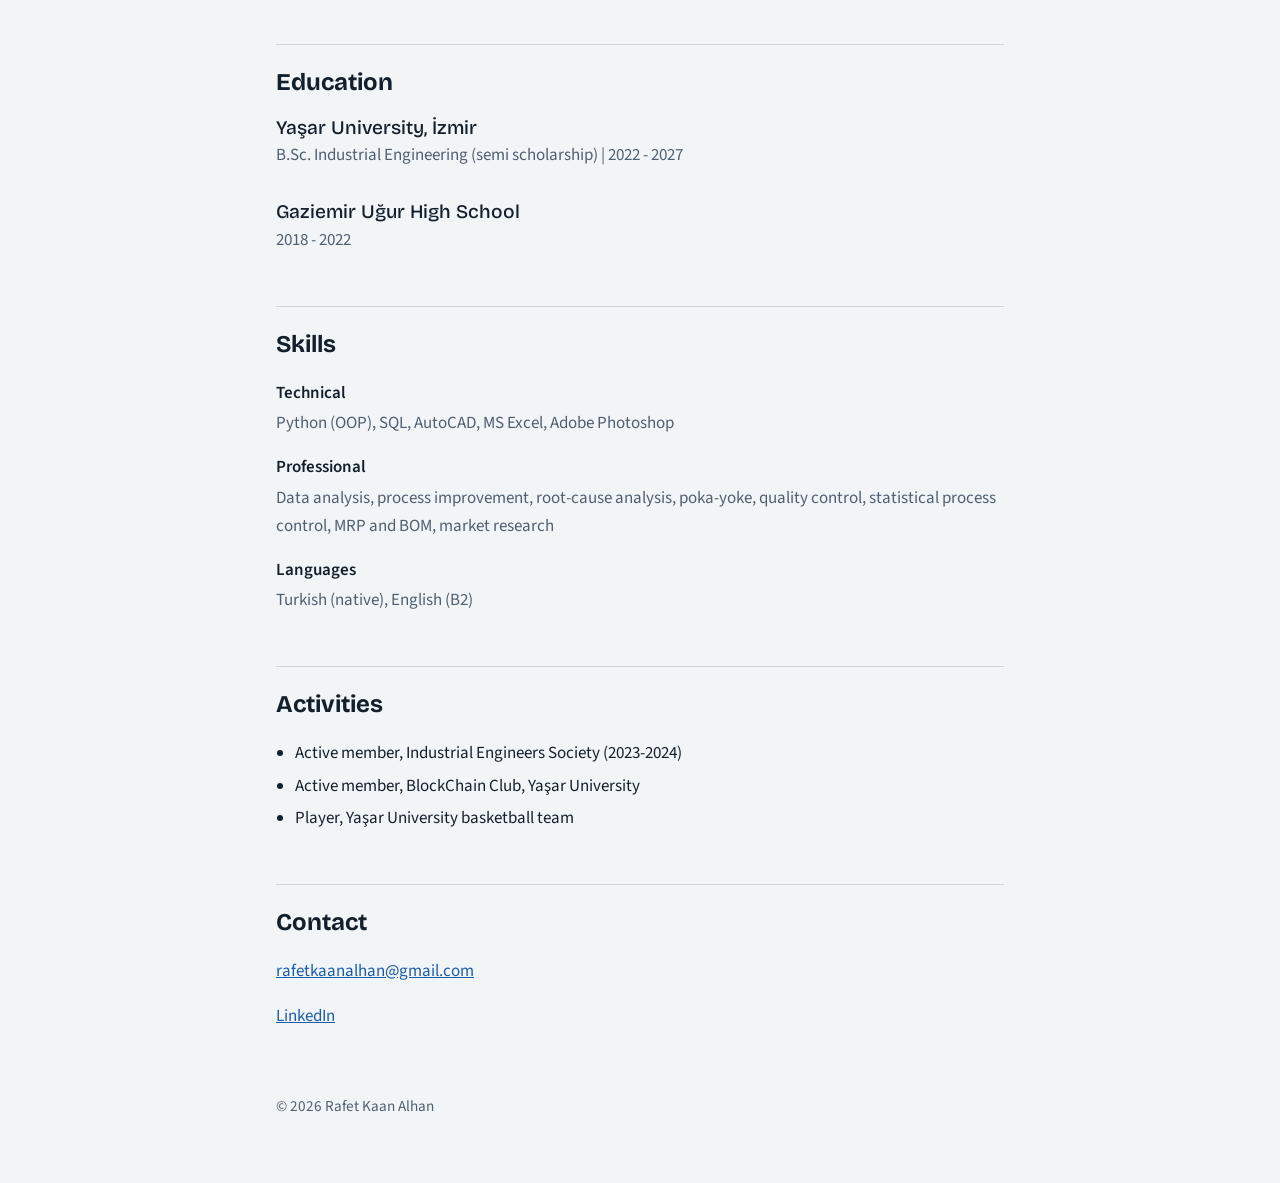
==== commit 901ff0ac: "Add files via upload" ====
--- a/index.html
+++ b/index.html
@@ -78,6 +78,7 @@
       <a href="#projects">Projects</a>
       <a href="#education">Education</a>
       <a href="#skills">Skills</a>
+      <a href="convertlab/">ConvertLab</a>
       <a href="#contact">Contact</a>
     </nav>
   </header>
@@ -133,6 +134,18 @@
     <h2>Projects</h2>
 
     <article class="proj">
+      <h3><a href="convertlab/">ConvertLab: unit converter and shop-floor calculators</a></h3>
+      <p class="meta">Web project, 2026</p>
+      <p>A single-page tool that runs in the browser: seven unit categories (including power in refrigeration tons and airflow in CFM, as found on condenser datasheets) and four calculators for FX swap, OEE, process capability and takt time.</p>
+      <ul class="plain">
+        <li>The Cpk calculator draws the process distribution against the spec limits and compares re-centering the mean with reducing variation, as in my SPC case study.</li>
+        <li>Every input is checked before calculating, like a poka-yoke: for example, defects cannot exceed the units produced.</li>
+        <li>Each tool has its own link, such as <a href="convertlab/#cpk">convertlab/#cpk</a>.</li>
+      </ul>
+      <ul class="tags"><li>HTML</li><li>CSS</li><li>JavaScript</li><li>OEE</li><li>Cpk</li></ul>
+    </article>
+
+    <article class="proj">
       <h3>Digital poka-yoke for process step tracking</h3>
       <p class="meta">Internship project, Termokar, 2026</p>
       <p>In heat exchanger production, brazing, solvent cleaning and nitrogen purging were sometimes skipped or incomplete. I wrote a Python console application that enforces the correct sequence and quantities.</p>
@@ -155,6 +168,7 @@
         <li>Analyzed separately, the means of B and C were off target.</li>
         <li>Compared two improvement options, reducing variation and re-centering the mean, and chose re-centering because it raised Cpk more.</li>
       </ul>
+      <p class="note">Try the same comparison in the <a href="convertlab/#cpk">ConvertLab Cpk calculator</a>.</p>
       <ul class="tags"><li>X̄-R charts</li><li>Cpk</li><li>Process capability</li><li>Excel</li></ul>
     </article>
     <!-- To add an image: upload it to an "images" folder in the repo, then add:
